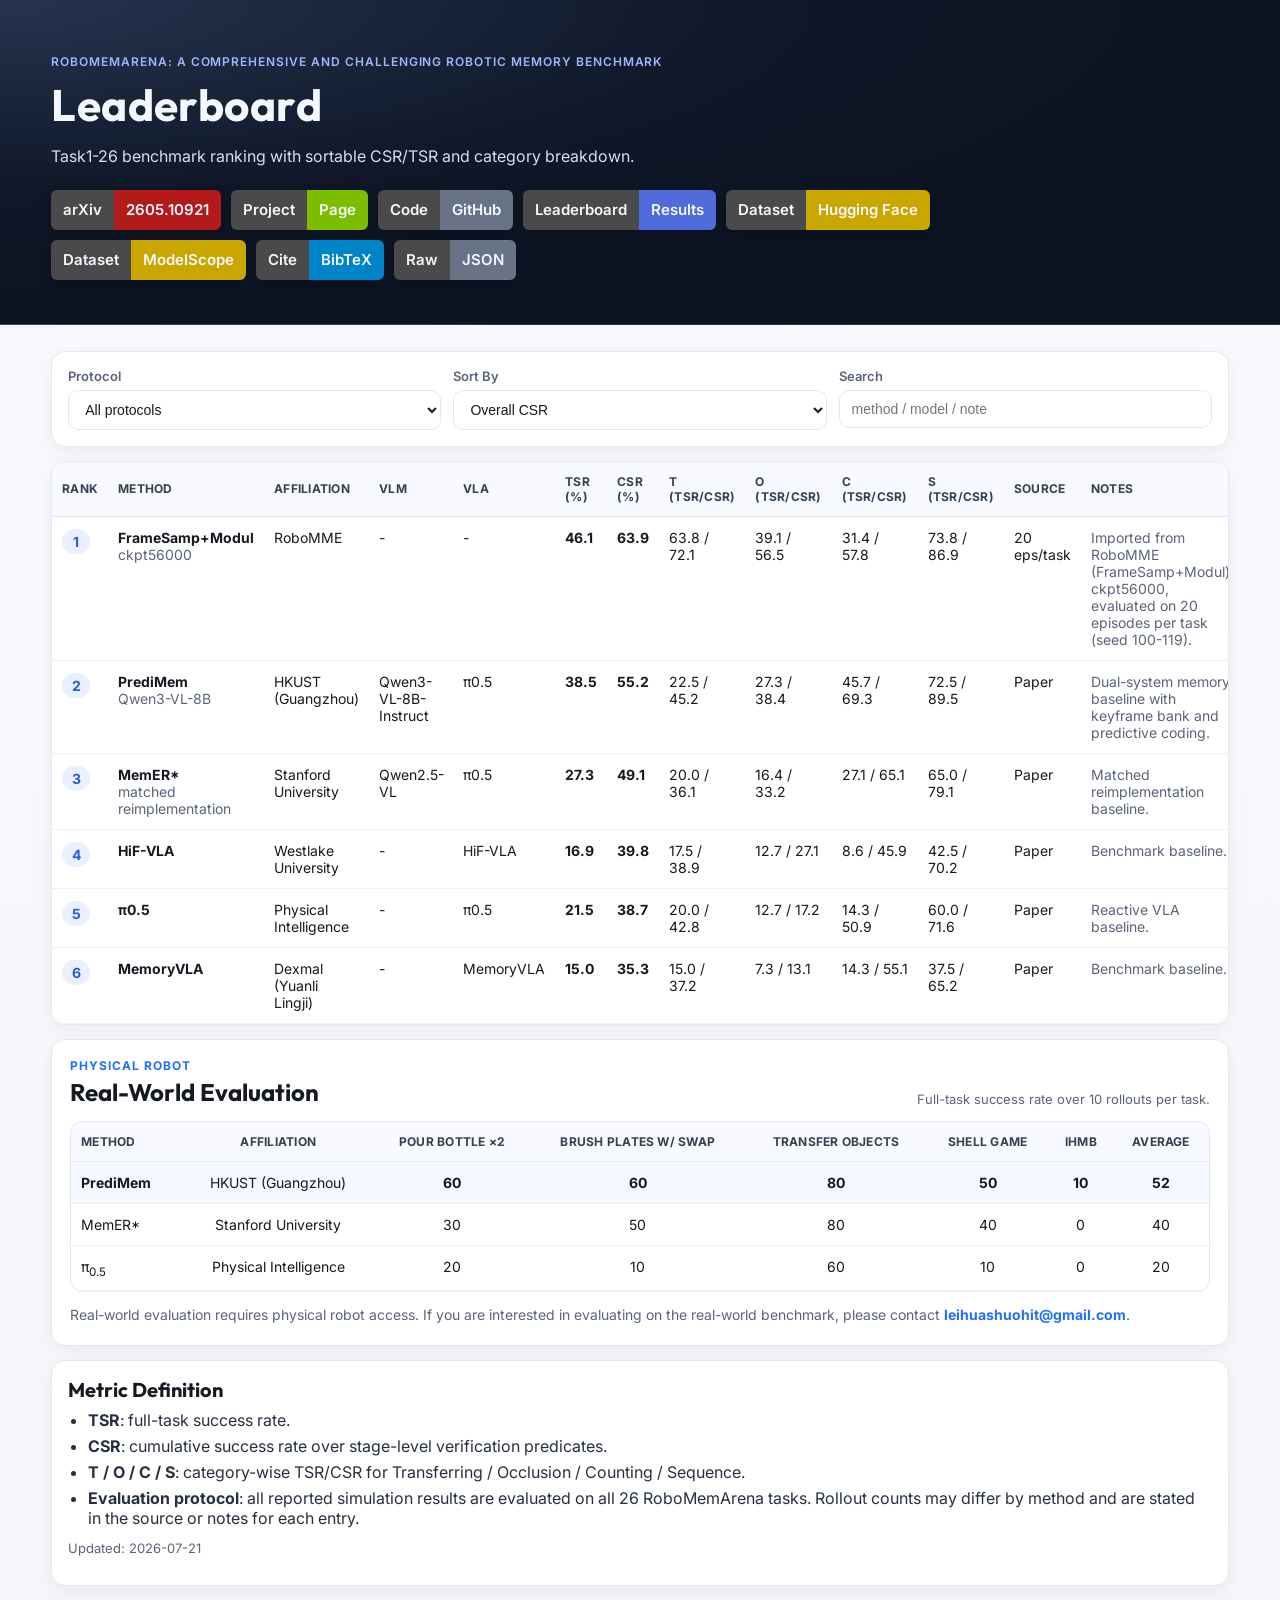
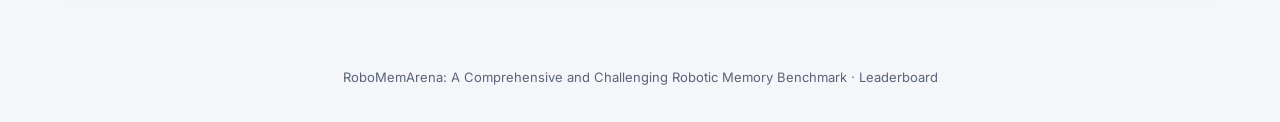
==== leaderboard.html @ a830c787 "Update leaderboard with RoboMME FrameSamp+Modul results" ====
<!DOCTYPE html>
<html lang="en">
<head>
  <meta charset="UTF-8">
  <meta name="viewport" content="width=device-width, initial-scale=1.0">
  <title>RoboMemArena: A Comprehensive and Challenging Robotic Memory Benchmark Leaderboard</title>
  <meta name="description" content="RoboMemArena leaderboard for a comprehensive and challenging robotic memory benchmark, with sortable metrics and category-wise scores.">
  <link rel="preconnect" href="https://fonts.googleapis.com">
  <link rel="preconnect" href="https://fonts.gstatic.com" crossorigin>
  <link href="https://fonts.googleapis.com/css2?family=Inter:wght@400;500;600;700&family=Outfit:wght@500;700&display=swap" rel="stylesheet">
  <link rel="stylesheet" href="leaderboard.css">
</head>
<body>
  <header class="hero">
    <div class="container">
      <p class="kicker">RoboMemArena: A Comprehensive and Challenging Robotic Memory Benchmark</p>
      <h1>Leaderboard</h1>
      <p class="subtitle">
        Task1-26 benchmark ranking with sortable CSR/TSR and category breakdown.
      </p>
      <div class="resource-links" aria-label="RoboMemArena resources">
        <a href="https://arxiv.org/abs/2605.10921" class="resource-pill resource-red" target="_blank" rel="noopener noreferrer">
          <span class="resource-prefix">arXiv</span>
          <span class="resource-value">2605.10921</span>
        </a>
        <a href="index.html" class="resource-pill resource-green">
          <span class="resource-prefix">Project</span>
          <span class="resource-value">Page</span>
        </a>
        <a href="https://github.com/OpenHelix-Team/RoboMemArena" class="resource-pill resource-slate" target="_blank" rel="noopener noreferrer">
          <span class="resource-prefix">Code</span>
          <span class="resource-value">GitHub</span>
        </a>
        <a href="leaderboard.html" class="resource-pill resource-indigo">
          <span class="resource-prefix">Leaderboard</span>
          <span class="resource-value">Results</span>
        </a>
        <a href="https://huggingface.co/datasets/RoboMemArenaBenchmark/RoboMemArena" class="resource-pill resource-gold" target="_blank" rel="noopener noreferrer">
          <span class="resource-prefix">Dataset</span>
          <span class="resource-value">Hugging Face</span>
        </a>
        <a href="https://modelscope.cn/profile/haodong123" class="resource-pill resource-gold" target="_blank" rel="noopener noreferrer">
          <span class="resource-prefix">Dataset</span>
          <span class="resource-value">ModelScope</span>
        </a>
        <a href="index.html#bibtex" class="resource-pill resource-blue">
          <span class="resource-prefix">Cite</span>
          <span class="resource-value">BibTeX</span>
        </a>
        <a href="leaderboard_data.json" class="resource-pill resource-slate" target="_blank" rel="noopener noreferrer">
          <span class="resource-prefix">Raw</span>
          <span class="resource-value">JSON</span>
        </a>
      </div>
    </div>
  </header>

  <main class="container">
    <section class="panel controls">
      <div class="control">
        <label for="protocolSelect">Protocol</label>
        <select id="protocolSelect"></select>
      </div>
      <div class="control">
        <label for="sortSelect">Sort By</label>
        <select id="sortSelect">
          <option value="overall_csr">Overall CSR</option>
          <option value="overall_tsr">Overall TSR</option>
          <option value="transfer_tsr">T (Transfer) TSR</option>
          <option value="transfer_csr">T (Transfer)</option>
          <option value="occlusion_tsr">O (Occlusion) TSR</option>
          <option value="occlusion_csr">O (Occlusion)</option>
          <option value="counting_tsr">C (Counting) TSR</option>
          <option value="counting_csr">C (Counting)</option>
          <option value="sequence_tsr">S (Sequence) TSR</option>
          <option value="sequence_csr">S (Sequence)</option>
        </select>
      </div>
      <div class="control">
        <label for="searchInput">Search</label>
        <input id="searchInput" type="text" placeholder="method / model / note">
      </div>
    </section>

    <section class="panel table-wrap">
      <table id="leaderboardTable">
        <thead>
          <tr>
            <th>Rank</th>
            <th>Method</th>
            <th>Affiliation</th>
            <th>VLM</th>
            <th>VLA</th>
            <th>TSR (%)</th>
            <th>CSR (%)</th>
            <th>T (TSR/CSR)</th>
            <th>O (TSR/CSR)</th>
            <th>C (TSR/CSR)</th>
            <th>S (TSR/CSR)</th>
            <th>Source</th>
            <th>Notes</th>
          </tr>
        </thead>
        <tbody></tbody>
      </table>
    </section>

    <section class="panel realworld">
      <div class="section-heading">
        <div>
          <p class="section-kicker">Physical Robot</p>
          <h2>Real-World Evaluation</h2>
        </div>
        <p class="section-note">Full-task success rate over 10 rollouts per task.</p>
      </div>
      <div class="table-wrap realworld-table-wrap">
        <table class="realworld-table">
          <thead>
            <tr>
              <th>Method</th>
              <th>Affiliation</th>
              <th>Pour Bottle ×2</th>
              <th>Brush Plates w/ Swap</th>
              <th>Transfer Objects</th>
              <th>Shell Game</th>
              <th>IHMB</th>
              <th>Average</th>
            </tr>
          </thead>
          <tbody>
            <tr class="highlight-row">
              <td><strong>PrediMem</strong></td>
              <td>HKUST (Guangzhou)</td>
              <td><strong>60</strong></td>
              <td><strong>60</strong></td>
              <td><strong>80</strong></td>
              <td><strong>50</strong></td>
              <td><strong>10</strong></td>
              <td><strong>52</strong></td>
            </tr>
            <tr>
              <td>MemER*</td>
              <td>Stanford University</td>
              <td>30</td>
              <td>50</td>
              <td>80</td>
              <td>40</td>
              <td>0</td>
              <td>40</td>
            </tr>
            <tr>
              <td>π<sub>0.5</sub></td>
              <td>Physical Intelligence</td>
              <td>20</td>
              <td>10</td>
              <td>60</td>
              <td>10</td>
              <td>0</td>
              <td>20</td>
            </tr>
          </tbody>
        </table>
      </div>
      <p class="contact-note">
        Real-world evaluation requires physical robot access. If you are interested in evaluating on the real-world benchmark,
        please contact <a href="mailto:leihuashuohit@gmail.com">leihuashuohit@gmail.com</a>.
      </p>
    </section>

    <section class="panel notes">
      <h2>Metric Definition</h2>
      <ul>
        <li><strong>TSR</strong>: full-task success rate.</li>
        <li><strong>CSR</strong>: cumulative success rate over stage-level verification predicates.</li>
        <li><strong>T / O / C / S</strong>: category-wise TSR/CSR for Transferring / Occlusion / Counting / Sequence.</li>
        <li><strong>Evaluation protocol</strong>: all reported simulation results are evaluated on all 26 RoboMemArena tasks. Rollout counts may differ by method and are stated in the source or notes for each entry.</li>
      </ul>
      <p class="updated" id="updatedAt">Updated: -</p>
    </section>
  </main>

  <footer>
    <p>RoboMemArena: A Comprehensive and Challenging Robotic Memory Benchmark · Leaderboard</p>
  </footer>

  <script src="leaderboard.js"></script>
</body>
</html>
---- leaderboard.css ----
:root {
  --bg: #f4f6f9;
  --card: #ffffff;
  --text: #151922;
  --muted: #5a6478;
  --line: #e3e7ef;
  --accent: #1f6fff;
  --accent-dark: #0f4ec7;
  --header: #0f1728;
}

* {
  box-sizing: border-box;
}

body {
  margin: 0;
  font-family: "Inter", -apple-system, BlinkMacSystemFont, "Segoe UI", sans-serif;
  color: var(--text);
  background: linear-gradient(180deg, #eef2f8 0%, #f7f9fc 280px, #f4f6f9 100%);
}

.container {
  width: min(1200px, 92vw);
  margin: 0 auto;
}

.hero {
  background: radial-gradient(120% 120% at 0% 0%, #26344f 0%, #0f1728 50%, #0b1220 100%);
  color: #f4f7ff;
  padding: 54px 0 44px;
  border-bottom: 1px solid rgba(255, 255, 255, 0.12);
}

.kicker {
  margin: 0 0 8px;
  font-size: 12px;
  letter-spacing: 0.08em;
  text-transform: uppercase;
  color: #9eb6ff;
  font-weight: 600;
}

h1 {
  margin: 0;
  font-family: "Outfit", sans-serif;
  font-size: clamp(28px, 4vw, 44px);
  font-weight: 700;
  letter-spacing: 0.01em;
}

.subtitle {
  margin: 12px 0 20px;
  color: #d5def4;
  max-width: 760px;
  line-height: 1.6;
}

.hero-links {
  display: flex;
  flex-wrap: wrap;
  gap: 10px;
}

.resource-links {
  display: flex;
  flex-wrap: wrap;
  gap: 10px;
  max-width: 980px;
}

.resource-pill {
  display: inline-flex;
  align-items: stretch;
  overflow: hidden;
  border-radius: 6px;
  color: #f4f7ff;
  text-decoration: none;
  font-weight: 600;
  font-size: 15px;
  line-height: 1;
  box-shadow: 0 4px 12px rgba(0, 0, 0, 0.24);
  transition: transform 0.18s ease, box-shadow 0.18s ease;
}

.resource-pill:hover {
  transform: translateY(-2px);
  box-shadow: 0 7px 18px rgba(0, 0, 0, 0.3);
}

.resource-pill.resource-disabled {
  cursor: default;
}

.resource-pill.resource-disabled:hover {
  transform: none;
  box-shadow: 0 4px 12px rgba(0, 0, 0, 0.24);
}

.resource-prefix,
.resource-value {
  display: inline-flex;
  align-items: center;
  min-height: 40px;
  padding: 0 12px;
  white-space: nowrap;
}

.resource-prefix {
  background: #4a4a4a;
}

.resource-red .resource-value {
  background: #b31b1b;
}

.resource-green .resource-value {
  background: #7dbd00;
}

.resource-indigo .resource-value {
  background: #4f6bdc;
}

.resource-gold .resource-value {
  background: #c9a600;
}

.resource-blue .resource-value {
  background: #0084c8;
}

.resource-slate .resource-value {
  background: #697386;
}

.btn {
  text-decoration: none;
  border-radius: 10px;
  padding: 10px 14px;
  font-size: 14px;
  font-weight: 600;
  transition: all 0.18s ease;
  border: 1px solid transparent;
}

.btn-dark {
  background: var(--accent);
  color: #fff;
}

.btn-dark:hover {
  background: var(--accent-dark);
}

.btn-light {
  border-color: rgba(255, 255, 255, 0.25);
  color: #f0f5ff;
  background: rgba(255, 255, 255, 0.05);
}

.btn-light:hover {
  background: rgba(255, 255, 255, 0.1);
}

main {
  padding: 26px 0 40px;
}

.panel {
  background: var(--card);
  border: 1px solid var(--line);
  border-radius: 14px;
  box-shadow: 0 6px 18px rgba(8, 18, 43, 0.05);
  padding: 16px;
  margin-bottom: 14px;
}

.section-heading {
  display: flex;
  align-items: flex-end;
  justify-content: space-between;
  gap: 16px;
  margin-bottom: 14px;
}

.section-kicker {
  margin: 0 0 4px;
  color: var(--accent);
  font-size: 12px;
  font-weight: 700;
  letter-spacing: 0.08em;
  text-transform: uppercase;
}

.section-heading h2 {
  margin: 0;
  font-family: "Outfit", sans-serif;
  font-size: 24px;
}

.section-note {
  margin: 0;
  color: var(--muted);
  font-size: 13px;
}

.controls {
  display: grid;
  grid-template-columns: repeat(3, minmax(180px, 1fr));
  gap: 12px;
}

.control {
  display: flex;
  flex-direction: column;
  gap: 6px;
}

.control label {
  color: var(--muted);
  font-size: 13px;
  font-weight: 600;
}

select,
input {
  border: 1px solid var(--line);
  border-radius: 10px;
  padding: 10px 12px;
  font-size: 14px;
  color: var(--text);
  background: #fff;
}

select:focus,
input:focus {
  outline: none;
  border-color: #8aadff;
  box-shadow: 0 0 0 3px rgba(31, 111, 255, 0.12);
}

.table-wrap {
  overflow-x: auto;
  padding: 0;
}

table {
  width: 100%;
  border-collapse: collapse;
  min-width: 1120px;
}

thead th {
  background: #f8faff;
  color: #344053;
  font-size: 12px;
  text-transform: uppercase;
  letter-spacing: 0.02em;
  padding: 12px 10px;
  text-align: left;
  border-bottom: 1px solid var(--line);
}

tbody td {
  padding: 12px 10px;
  border-bottom: 1px solid #edf1f7;
  font-size: 14px;
  vertical-align: top;
}

tbody tr:hover {
  background: #fafcff;
}

.rank-chip {
  display: inline-block;
  min-width: 28px;
  text-align: center;
  border-radius: 999px;
  background: #eaf0ff;
  color: #275fcb;
  font-weight: 700;
  padding: 4px 8px;
}

.realworld {
  padding: 18px;
}

.realworld-table-wrap {
  border: 1px solid var(--line);
  border-radius: 12px;
  overflow-x: auto;
}

.realworld-table {
  min-width: 980px;
}

.realworld-table td,
.realworld-table th {
  text-align: center;
}

.realworld-table td:first-child,
.realworld-table th:first-child {
  text-align: left;
}

.highlight-row {
  background: #f4f8ff;
}

.highlight-row:hover {
  background: #edf4ff;
}

.contact-note {
  margin: 12px 0 0;
  color: var(--muted);
  font-size: 14px;
  line-height: 1.6;
}

.contact-note a {
  color: var(--accent);
  font-weight: 700;
  text-decoration: none;
}

.contact-note a:hover {
  text-decoration: underline;
}

.num-strong {
  font-weight: 700;
}

.muted {
  color: var(--muted);
}

.notes h2 {
  margin: 0 0 8px;
  font-family: "Outfit", sans-serif;
  font-size: 20px;
}

.notes ul {
  margin: 8px 0 0;
  padding-left: 20px;
  color: #273040;
}

.notes li {
  margin: 6px 0;
}

.updated {
  margin-top: 12px;
  color: var(--muted);
  font-size: 13px;
}

footer {
  padding: 16px 0 24px;
  text-align: center;
  color: var(--muted);
  font-size: 13px;
}

@media (max-width: 900px) {
  .resource-links {
    gap: 8px;
  }

  .resource-pill {
    font-size: 14px;
  }

  .resource-prefix,
  .resource-value {
    min-height: 36px;
    padding: 0 10px;
  }

  .controls {
    grid-template-columns: 1fr;
  }

  .section-heading {
    align-items: flex-start;
    flex-direction: column;
  }
}
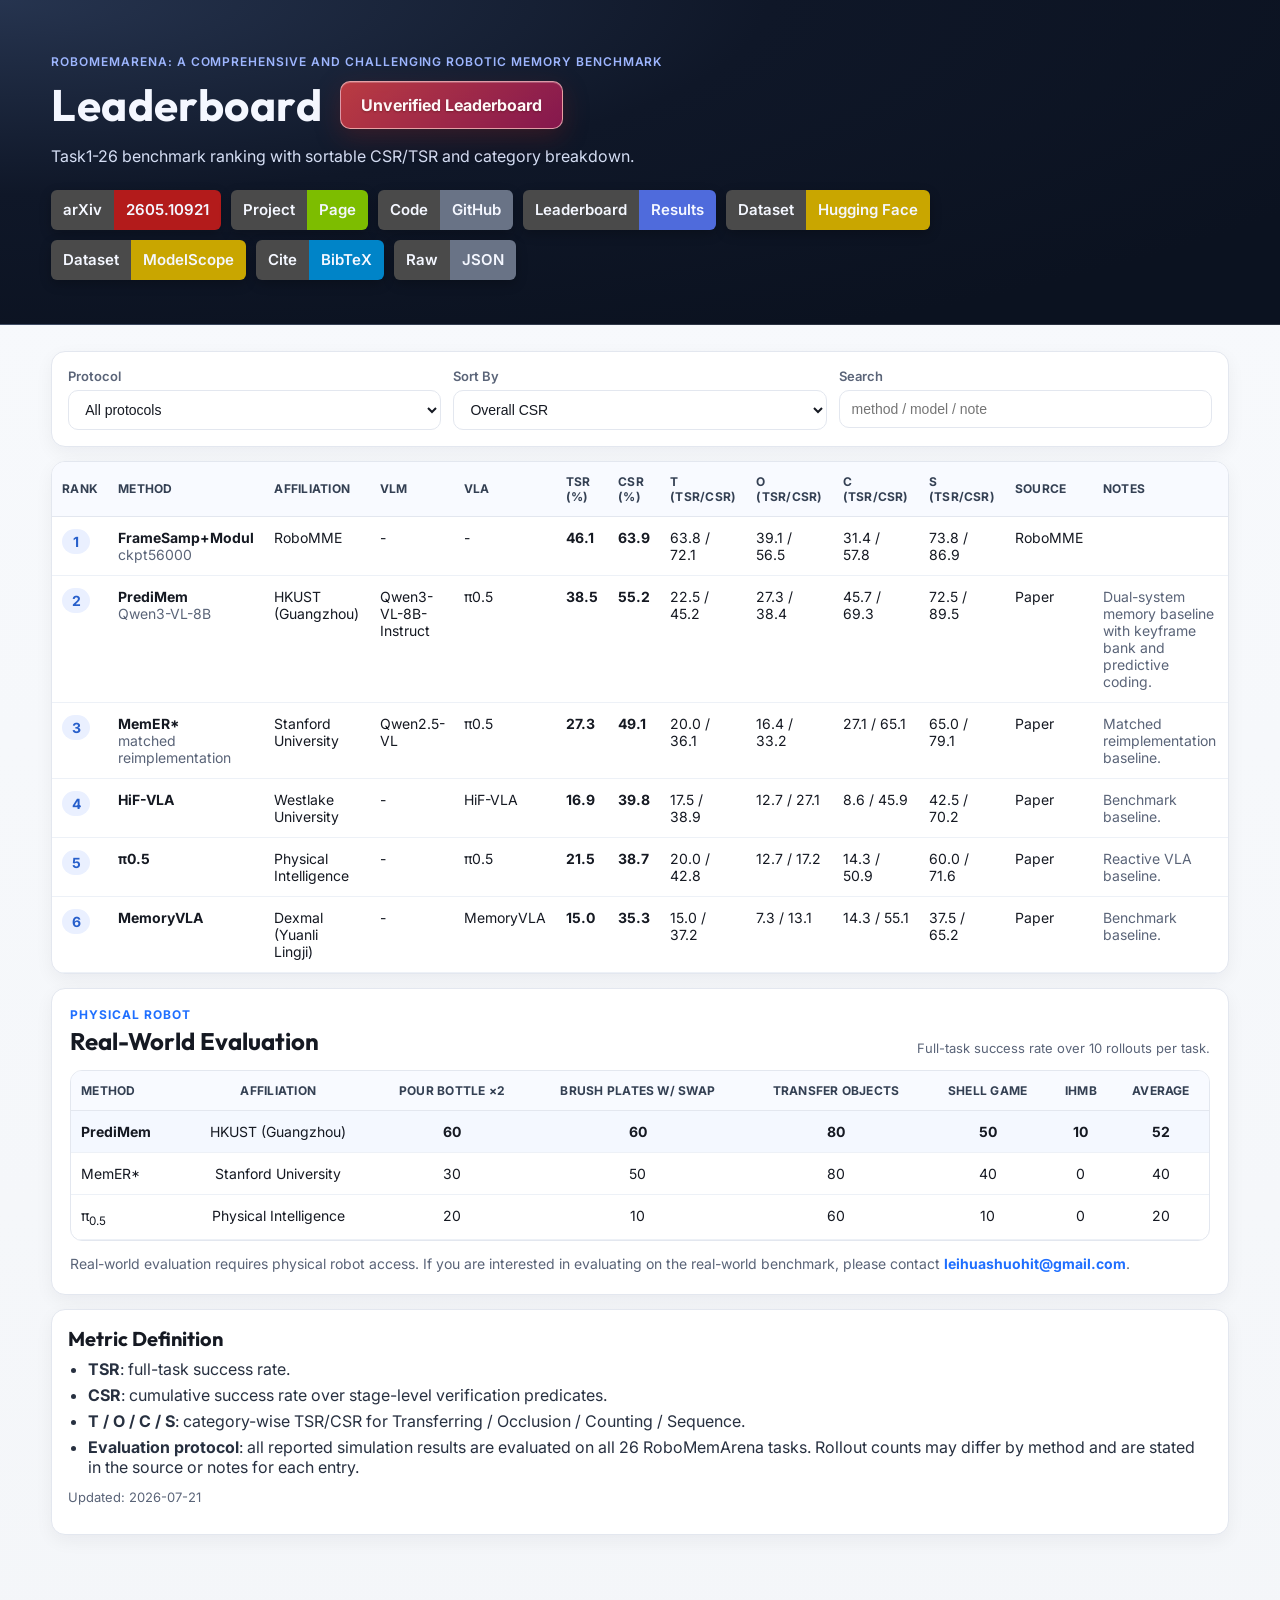
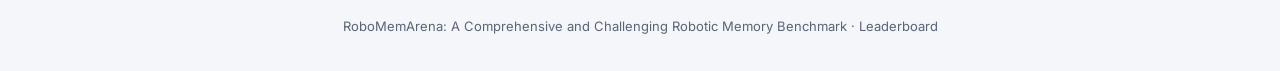
==== commit 4633cdee: "feat: add unverified leaderboard navigation" ====
--- a/leaderboard.html
+++ b/leaderboard.html
@@ -14,7 +14,10 @@
   <header class="hero">
     <div class="container">
       <p class="kicker">RoboMemArena: A Comprehensive and Challenging Robotic Memory Benchmark</p>
-      <h1>Leaderboard</h1>
+      <div class="title-row">
+        <h1>Leaderboard</h1>
+        <a class="leaderboard-switch" href="unverified_leaderboard.html">Unverified Leaderboard</a>
+      </div>
       <p class="subtitle">
         Task1-26 benchmark ranking with sortable CSR/TSR and category breakdown.
       </p>
--- a/leaderboard.css
+++ b/leaderboard.css
@@ -47,6 +47,46 @@
   font-size: clamp(28px, 4vw, 44px);
   font-weight: 700;
   letter-spacing: 0.01em;
+}
+
+.title-row {
+  display: flex;
+  align-items: center;
+  flex-wrap: wrap;
+  gap: 18px;
+}
+
+.leaderboard-switch {
+  display: inline-flex;
+  align-items: center;
+  justify-content: center;
+  min-height: 48px;
+  padding: 0 20px;
+  border: 1px solid rgba(254, 202, 202, 0.72);
+  border-radius: 10px;
+  background: linear-gradient(135deg, rgba(239, 68, 68, 0.76), rgba(190, 24, 93, 0.68));
+  -webkit-backdrop-filter: blur(14px) saturate(145%);
+  backdrop-filter: blur(14px) saturate(145%);
+  color: #fff7f7;
+  box-shadow: 0 8px 24px rgba(127, 29, 29, 0.34), inset 0 1px 0 rgba(255, 255, 255, 0.22);
+  font-size: 16px;
+  font-weight: 700;
+  line-height: 1;
+  text-shadow: 0 1px 2px rgba(69, 10, 10, 0.42);
+  text-decoration: none;
+  transition: transform 0.18s ease, box-shadow 0.18s ease, background 0.18s ease, border-color 0.18s ease;
+}
+
+.leaderboard-switch:hover {
+  transform: translateY(-2px);
+  border-color: rgba(254, 226, 226, 0.92);
+  background: linear-gradient(135deg, rgba(248, 79, 79, 0.88), rgba(219, 39, 119, 0.78));
+  box-shadow: 0 11px 28px rgba(127, 29, 29, 0.44), inset 0 1px 0 rgba(255, 255, 255, 0.28);
+}
+
+.leaderboard-switch:focus-visible {
+  outline: 3px solid rgba(254, 202, 202, 0.85);
+  outline-offset: 3px;
 }
 
 .subtitle {
@@ -371,6 +411,17 @@
 }
 
 @media (max-width: 900px) {
+  .title-row {
+    align-items: flex-start;
+    gap: 14px;
+  }
+
+  .leaderboard-switch {
+    min-height: 44px;
+    padding: 0 16px;
+    font-size: 15px;
+  }
+
   .resource-links {
     gap: 8px;
   }
@@ -394,3 +445,11 @@
     flex-direction: column;
   }
 }
+
+@media (max-width: 600px) {
+  .title-row {
+    align-items: flex-start;
+    flex-direction: column;
+    gap: 12px;
+  }
+}
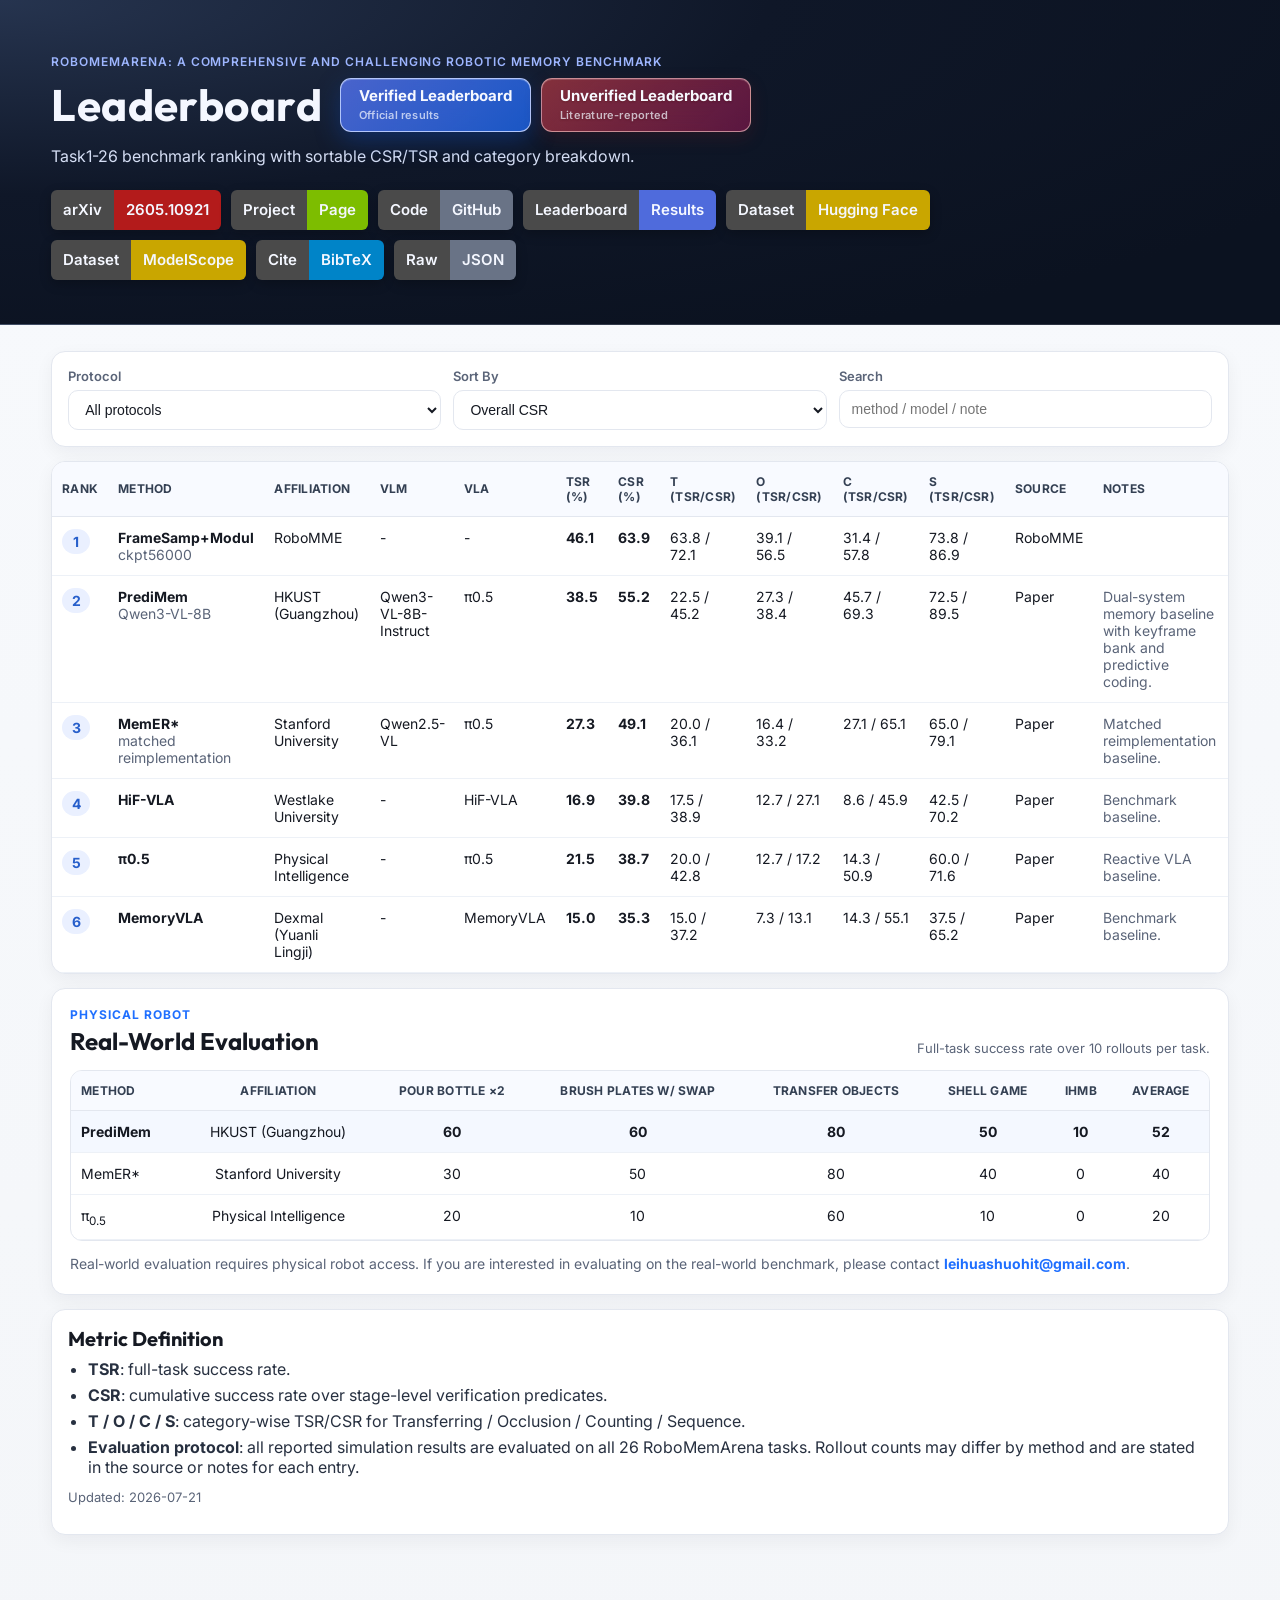
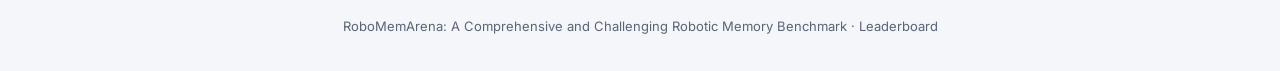
==== commit 574740e3: "feat: unify verified and unverified leaderboards" ====
--- a/leaderboard.html
+++ b/leaderboard.html
@@ -16,9 +16,34 @@
       <p class="kicker">RoboMemArena: A Comprehensive and Challenging Robotic Memory Benchmark</p>
       <div class="title-row">
         <h1>Leaderboard</h1>
-        <a class="leaderboard-switch" href="unverified_leaderboard.html">Unverified Leaderboard</a>
-      </div>
-      <p class="subtitle">
+        <div class="leaderboard-tabs" role="tablist" aria-label="Leaderboard verification status">
+          <button
+            id="verifiedTab"
+            class="leaderboard-tab leaderboard-tab-verified is-active"
+            type="button"
+            role="tab"
+            aria-selected="true"
+            aria-controls="verifiedBoard"
+            data-board="verified"
+          >
+            <span>Verified Leaderboard</span>
+            <small>Official results</small>
+          </button>
+          <button
+            id="unverifiedTab"
+            class="leaderboard-tab leaderboard-tab-unverified"
+            type="button"
+            role="tab"
+            aria-selected="false"
+            aria-controls="unverifiedBoard"
+            data-board="unverified"
+          >
+            <span>Unverified Leaderboard</span>
+            <small>Literature-reported</small>
+          </button>
+        </div>
+      </div>
+      <p class="subtitle" id="leaderboardSubtitle">
         Task1-26 benchmark ranking with sortable CSR/TSR and category breakdown.
       </p>
       <div class="resource-links" aria-label="RoboMemArena resources">
@@ -59,6 +84,7 @@
   </header>
 
   <main class="container">
+    <div id="verifiedBoard" class="leaderboard-view" role="tabpanel" aria-labelledby="verifiedTab">
     <section class="panel controls">
       <div class="control">
         <label for="protocolSelect">Protocol</label>
@@ -180,6 +206,72 @@
       </ul>
       <p class="updated" id="updatedAt">Updated: -</p>
     </section>
+    </div>
+
+    <div id="unverifiedBoard" class="leaderboard-view" role="tabpanel" aria-labelledby="unverifiedTab" hidden>
+      <section class="panel unverified-overview">
+        <div class="section-heading">
+          <div>
+            <p class="section-kicker unverified-kicker">Literature-reported results</p>
+            <h2>Unverified Leaderboard</h2>
+          </div>
+          <p class="updated unverified-updated">Updated: 2026-09-29</p>
+        </div>
+        <p>
+          Full 26-task results aggregated from public literature. These entries have not been
+          independently verified by the RoboMemArena team, and evaluation protocols may differ.
+        </p>
+      </section>
+
+      <div class="unverified-metric-tabs" role="tablist" aria-label="Unverified leaderboard ranking metric">
+        <button class="unverified-metric-tab is-active" type="button" role="tab" aria-selected="true" data-unverified-metric="tsr">
+          TSR Leaderboard
+        </button>
+        <button class="unverified-metric-tab" type="button" role="tab" aria-selected="false" data-unverified-metric="csr">
+          CSR Leaderboard
+        </button>
+      </div>
+
+      <section class="panel unverified-table-panel">
+        <div class="unverified-section-head">
+          <h2 id="unverifiedRankingTitle">Ranked by TSR (%)</h2>
+          <p>Higher is better · GitHub is the last column</p>
+        </div>
+        <div class="table-wrap">
+          <table class="unverified-table">
+            <colgroup>
+              <col class="unverified-col-rank">
+              <col class="unverified-col-model">
+              <col class="unverified-col-score">
+              <col class="unverified-col-score">
+              <col class="unverified-col-notes">
+              <col class="unverified-col-repo">
+            </colgroup>
+            <thead>
+              <tr>
+                <th class="unverified-center">Rank</th>
+                <th>Model</th>
+                <th class="unverified-center" id="unverifiedTsrHeader">TSR (%)</th>
+                <th class="unverified-center" id="unverifiedCsrHeader">CSR (%)</th>
+                <th>Evaluation Notes</th>
+                <th class="unverified-center">GitHub Repo</th>
+              </tr>
+            </thead>
+            <tbody id="unverifiedTableBody"></tbody>
+          </table>
+        </div>
+      </section>
+
+      <div class="unverified-status-row" aria-label="Repository availability legend">
+        <span class="unverified-badge is-release">Public repo</span>
+        <span class="unverified-badge is-pending">Repo exists, code pending</span>
+        <span class="unverified-badge is-missing">No official public repo found</span>
+      </div>
+
+      <p class="unverified-footnote">
+        “MemER*” keeps the leaderboard’s matched-reimplementation score while linking to the original MemER repository.
+      </p>
+    </div>
   </main>
 
   <footer>
--- a/leaderboard.css
+++ b/leaderboard.css
@@ -56,37 +56,76 @@
   gap: 18px;
 }
 
-.leaderboard-switch {
-  display: inline-flex;
-  align-items: center;
-  justify-content: center;
-  min-height: 48px;
-  padding: 0 20px;
-  border: 1px solid rgba(254, 202, 202, 0.72);
-  border-radius: 10px;
-  background: linear-gradient(135deg, rgba(239, 68, 68, 0.76), rgba(190, 24, 93, 0.68));
+.leaderboard-tabs {
+  display: flex;
+  align-items: stretch;
+  gap: 10px;
+}
+
+.leaderboard-tab {
+  min-height: 54px;
+  padding: 8px 18px;
+  border-radius: 11px;
+  color: #f7f9ff;
+  cursor: pointer;
+  font-family: inherit;
+  text-align: left;
   -webkit-backdrop-filter: blur(14px) saturate(145%);
   backdrop-filter: blur(14px) saturate(145%);
-  color: #fff7f7;
-  box-shadow: 0 8px 24px rgba(127, 29, 29, 0.34), inset 0 1px 0 rgba(255, 255, 255, 0.22);
-  font-size: 16px;
+  transition: transform 0.18s ease, box-shadow 0.18s ease, background 0.18s ease, border-color 0.18s ease;
+}
+
+.leaderboard-tab span,
+.leaderboard-tab small {
+  display: block;
+}
+
+.leaderboard-tab span {
+  font-size: 15px;
   font-weight: 700;
-  line-height: 1;
-  text-shadow: 0 1px 2px rgba(69, 10, 10, 0.42);
-  text-decoration: none;
-  transition: transform 0.18s ease, box-shadow 0.18s ease, background 0.18s ease, border-color 0.18s ease;
-}
-
-.leaderboard-switch:hover {
+  line-height: 1.15;
+}
+
+.leaderboard-tab small {
+  margin-top: 4px;
+  color: rgba(244, 247, 255, 0.72);
+  font-size: 11px;
+  font-weight: 600;
+  letter-spacing: 0.02em;
+}
+
+.leaderboard-tab:hover {
   transform: translateY(-2px);
-  border-color: rgba(254, 226, 226, 0.92);
-  background: linear-gradient(135deg, rgba(248, 79, 79, 0.88), rgba(219, 39, 119, 0.78));
-  box-shadow: 0 11px 28px rgba(127, 29, 29, 0.44), inset 0 1px 0 rgba(255, 255, 255, 0.28);
-}
-
-.leaderboard-switch:focus-visible {
-  outline: 3px solid rgba(254, 202, 202, 0.85);
+}
+
+.leaderboard-tab:focus-visible {
+  outline: 3px solid rgba(255, 255, 255, 0.72);
   outline-offset: 3px;
+}
+
+.leaderboard-tab-verified {
+  border: 1px solid rgba(158, 182, 255, 0.55);
+  background: rgba(79, 107, 220, 0.22);
+  box-shadow: inset 0 1px 0 rgba(255, 255, 255, 0.12);
+}
+
+.leaderboard-tab-verified.is-active {
+  border-color: rgba(190, 208, 255, 0.92);
+  background: linear-gradient(135deg, rgba(79, 107, 220, 0.9), rgba(31, 111, 255, 0.72));
+  box-shadow: 0 9px 24px rgba(15, 78, 199, 0.34), inset 0 1px 0 rgba(255, 255, 255, 0.22);
+}
+
+.leaderboard-tab-unverified {
+  border: 1px solid rgba(254, 202, 202, 0.62);
+  background: linear-gradient(135deg, rgba(239, 68, 68, 0.52), rgba(190, 24, 93, 0.44));
+  box-shadow: 0 6px 18px rgba(127, 29, 29, 0.2), inset 0 1px 0 rgba(255, 255, 255, 0.16);
+  text-shadow: 0 1px 2px rgba(69, 10, 10, 0.35);
+}
+
+.leaderboard-tab-unverified.is-active {
+  border-color: rgba(254, 226, 226, 0.94);
+  background: linear-gradient(135deg, rgba(239, 68, 68, 0.9), rgba(190, 24, 93, 0.82));
+  box-shadow: 0 10px 28px rgba(127, 29, 29, 0.42), inset 0 1px 0 rgba(255, 255, 255, 0.26);
 }
 
 .subtitle {
@@ -207,6 +246,10 @@
   padding: 26px 0 40px;
 }
 
+.leaderboard-view[hidden] {
+  display: none;
+}
+
 .panel {
   background: var(--card);
   border: 1px solid var(--line);
@@ -403,6 +446,301 @@
   font-size: 13px;
 }
 
+.unverified-overview {
+  border-left: 4px solid #d9465f;
+  padding: 18px 20px;
+}
+
+.unverified-overview .section-heading {
+  align-items: center;
+  margin-bottom: 10px;
+}
+
+.unverified-overview h2 {
+  margin: 0;
+  font-family: "Outfit", sans-serif;
+  font-size: 26px;
+}
+
+.unverified-overview > p {
+  max-width: 900px;
+  margin: 0;
+  color: var(--muted);
+  font-size: 14px;
+  line-height: 1.65;
+}
+
+.unverified-kicker {
+  color: #c8324d;
+}
+
+.unverified-updated {
+  margin: 0;
+  white-space: nowrap;
+}
+
+.unverified-metric-tabs {
+  display: flex;
+  gap: 10px;
+  margin: 18px 0 14px;
+}
+
+.unverified-metric-tab {
+  min-height: 40px;
+  padding: 0 17px;
+  border: 1px solid var(--line);
+  border-radius: 999px;
+  background: #ffffff;
+  color: #687386;
+  cursor: pointer;
+  font-family: inherit;
+  font-size: 13px;
+  font-weight: 700;
+  transition: border-color 0.18s ease, background 0.18s ease, color 0.18s ease, transform 0.18s ease;
+}
+
+.unverified-metric-tab:hover {
+  transform: translateY(-1px);
+  border-color: #edb3bd;
+  color: #b72d46;
+}
+
+.unverified-metric-tab:focus-visible {
+  outline: 3px solid rgba(217, 70, 95, 0.2);
+  outline-offset: 2px;
+}
+
+.unverified-metric-tab.is-active {
+  border-color: #efadba;
+  background: #fff0f3;
+  color: #c52f4a;
+}
+
+.unverified-table-panel {
+  overflow: hidden;
+  padding: 0;
+}
+
+.unverified-section-head {
+  display: flex;
+  align-items: center;
+  justify-content: space-between;
+  gap: 18px;
+  padding: 16px 18px 12px;
+}
+
+.unverified-section-head h2,
+.unverified-section-head p {
+  margin: 0;
+}
+
+.unverified-section-head h2 {
+  font-family: "Outfit", sans-serif;
+  font-size: 20px;
+}
+
+.unverified-section-head p {
+  color: var(--muted);
+  font-size: 12px;
+}
+
+.unverified-table {
+  min-width: 980px;
+  border-collapse: separate;
+  border-spacing: 0;
+  table-layout: fixed;
+}
+
+.unverified-col-rank {
+  width: 7%;
+}
+
+.unverified-col-model {
+  width: 21%;
+}
+
+.unverified-col-score {
+  width: 11%;
+}
+
+.unverified-col-notes {
+  width: 32%;
+}
+
+.unverified-col-repo {
+  width: 18%;
+}
+
+.unverified-table thead th {
+  padding: 15px 14px;
+  background: #f4f5f8;
+  color: #778194;
+  font-size: 11px;
+  font-weight: 800;
+  letter-spacing: 0.1em;
+}
+
+.unverified-table thead th.is-active-metric {
+  background: #ffe9ed;
+  color: #c52f4a;
+}
+
+.unverified-table tbody tr:nth-child(odd) {
+  background: #fbfcfd;
+}
+
+.unverified-table tbody tr:nth-child(even) {
+  background: #ffffff;
+}
+
+.unverified-table tbody tr:first-child {
+  background: #fff5f7;
+}
+
+.unverified-table tbody tr:hover {
+  background: #fff8f9;
+}
+
+.unverified-table tbody td {
+  padding: 14px;
+  font-size: 14px;
+  line-height: 1.3;
+  vertical-align: middle;
+}
+
+.unverified-center,
+.unverified-rank,
+.unverified-score,
+.unverified-repo {
+  text-align: center;
+}
+
+.unverified-model {
+  color: #202837;
+  font-size: 16px;
+  font-weight: 750;
+}
+
+.unverified-score {
+  font-size: 16px;
+  font-variant-numeric: tabular-nums;
+  font-weight: 650;
+}
+
+.unverified-score.is-active-score {
+  background: #fff0f3;
+}
+
+.unverified-score.is-best {
+  color: #d3314f;
+  font-weight: 850;
+}
+
+.unverified-note {
+  color: #526071;
+}
+
+.unverified-rank-number {
+  display: inline-flex;
+  align-items: center;
+  justify-content: center;
+  min-width: 29px;
+  height: 29px;
+  border-radius: 999px;
+  color: #394356;
+  font-size: 13px;
+  font-weight: 850;
+}
+
+.unverified-rank-number.is-top {
+  color: #ffffff;
+  box-shadow: inset 0 0 0 1px rgba(0, 0, 0, 0.1);
+}
+
+.unverified-rank-number.is-gold {
+  background: linear-gradient(#ffd94d, #e7a800);
+}
+
+.unverified-rank-number.is-silver {
+  background: linear-gradient(#d8dde4, #9ca5b1);
+}
+
+.unverified-rank-number.is-bronze {
+  background: linear-gradient(#dc9155, #9c5428);
+}
+
+.unverified-repo-link,
+.unverified-repo-status {
+  display: inline-flex;
+  align-items: center;
+  justify-content: center;
+  min-height: 31px;
+  padding: 0 10px;
+  border: 1px solid #c9ead8;
+  border-radius: 8px;
+  background: #eaf7f0;
+  color: #176f47;
+  font-size: 12px;
+  font-weight: 750;
+  text-decoration: none;
+  white-space: nowrap;
+}
+
+.unverified-repo-link:hover {
+  transform: translateY(-1px);
+  filter: brightness(0.98);
+}
+
+.unverified-repo-link.is-pending,
+.unverified-repo-status.is-pending {
+  border-color: #efd78a;
+  background: #fff7dd;
+  color: #9a6700;
+}
+
+.unverified-repo-status.is-missing {
+  border-color: #e0e4ea;
+  background: #f1f3f6;
+  color: #8b94a3;
+}
+
+.unverified-status-row {
+  display: flex;
+  align-items: center;
+  flex-wrap: wrap;
+  gap: 9px;
+  margin: 14px 2px 0;
+}
+
+.unverified-badge {
+  padding: 5px 9px;
+  border-radius: 999px;
+  font-size: 12px;
+  font-weight: 700;
+}
+
+.unverified-badge.is-release {
+  background: #eaf7f0;
+  color: #178553;
+}
+
+.unverified-badge.is-pending {
+  background: #fff7dd;
+  color: #9a6700;
+}
+
+.unverified-badge.is-missing {
+  background: #eef0f3;
+  color: #7b8492;
+}
+
+.unverified-footnote {
+  margin: 12px 2px 0;
+  color: var(--muted);
+  font-size: 12px;
+  line-height: 1.6;
+}
+
 footer {
   padding: 16px 0 24px;
   text-align: center;
@@ -416,10 +754,17 @@
     gap: 14px;
   }
 
-  .leaderboard-switch {
-    min-height: 44px;
-    padding: 0 16px;
-    font-size: 15px;
+  .leaderboard-tabs {
+    gap: 8px;
+  }
+
+  .leaderboard-tab {
+    min-height: 50px;
+    padding: 7px 14px;
+  }
+
+  .leaderboard-tab span {
+    font-size: 14px;
   }
 
   .resource-links {
@@ -443,6 +788,12 @@
   .section-heading {
     align-items: flex-start;
     flex-direction: column;
+  }
+
+  .unverified-section-head {
+    align-items: flex-start;
+    flex-direction: column;
+    gap: 5px;
   }
 }
 
@@ -452,4 +803,18 @@
     flex-direction: column;
     gap: 12px;
   }
-}
+
+  .leaderboard-tabs {
+    width: 100%;
+  }
+
+  .leaderboard-tab {
+    flex: 1;
+    min-width: 0;
+  }
+
+  .unverified-metric-tabs {
+    display: grid;
+    grid-template-columns: 1fr 1fr;
+  }
+}
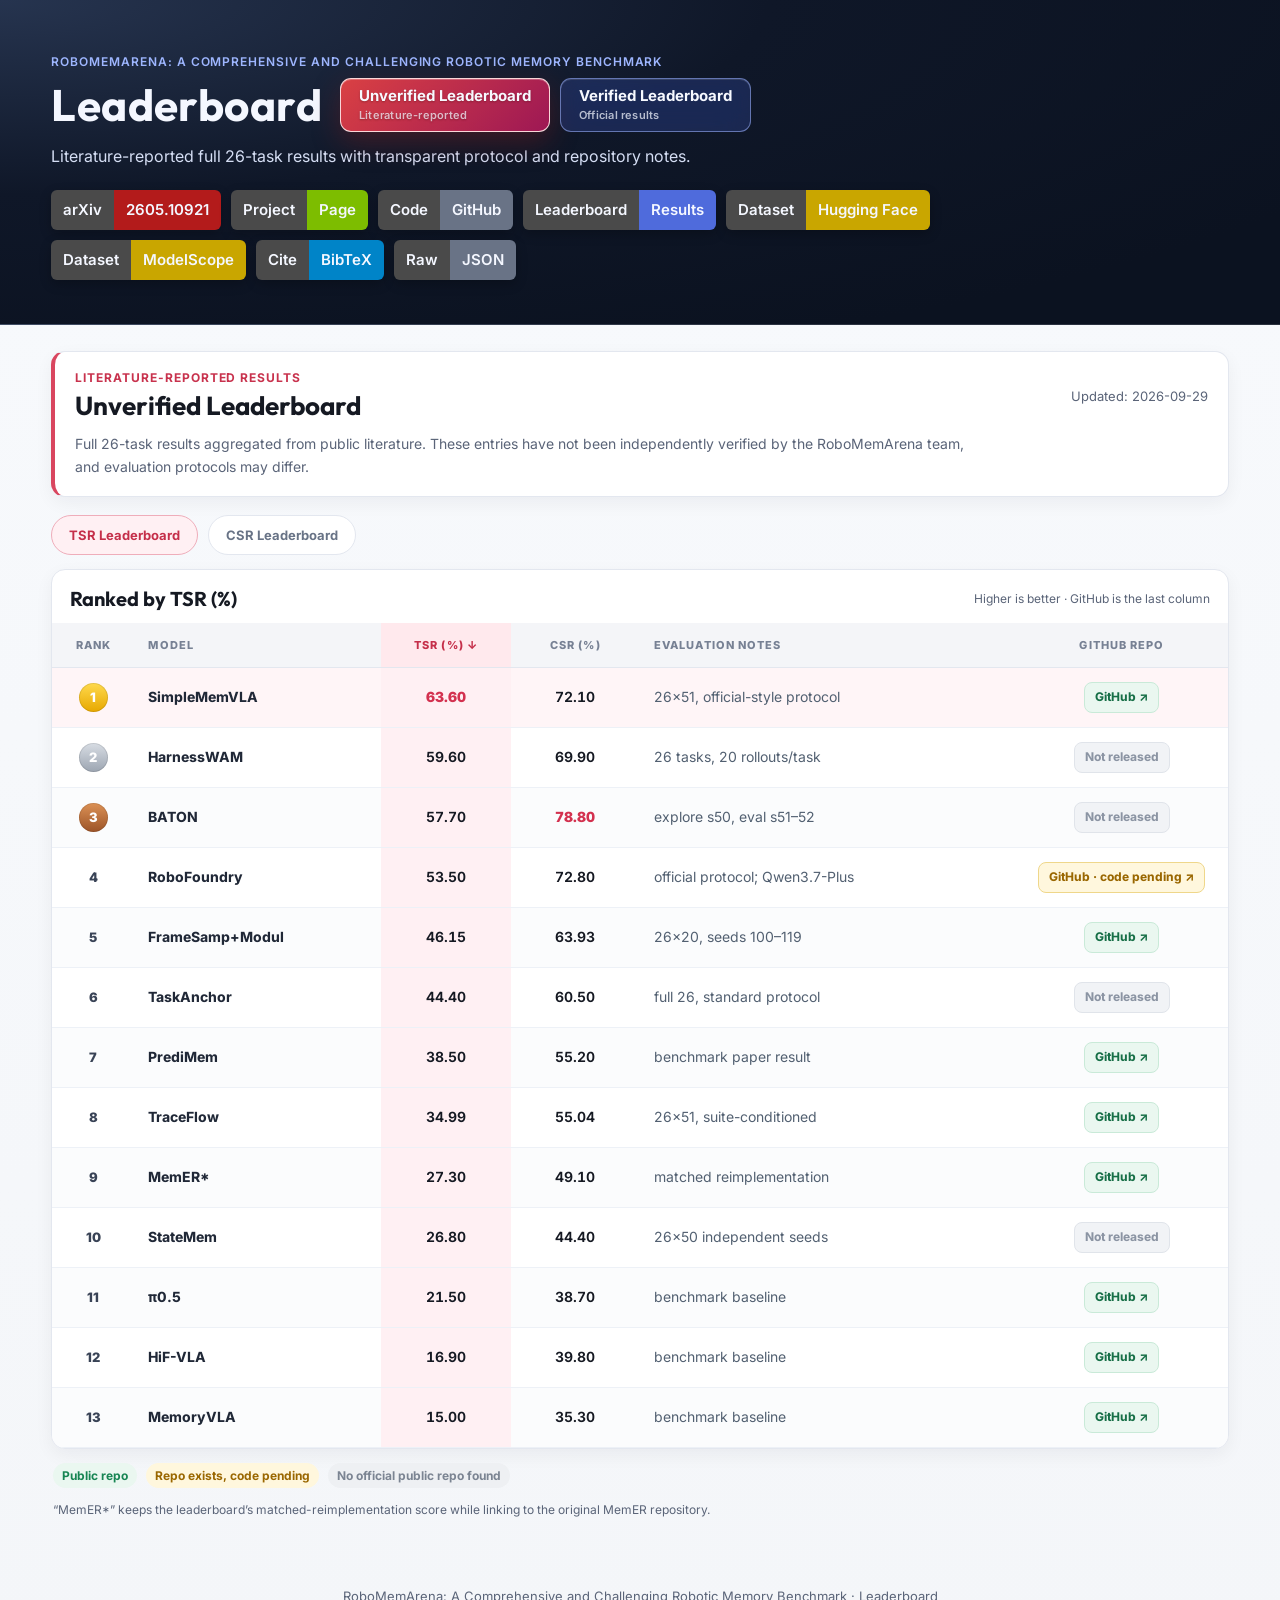
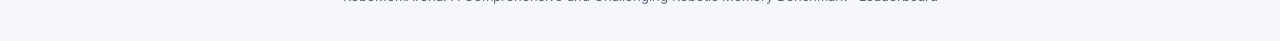
==== commit f1e3993f: "fix: show unverified leaderboard by default" ====
--- a/leaderboard.html
+++ b/leaderboard.html
@@ -18,33 +18,33 @@
         <h1>Leaderboard</h1>
         <div class="leaderboard-tabs" role="tablist" aria-label="Leaderboard verification status">
           <button
-            id="verifiedTab"
-            class="leaderboard-tab leaderboard-tab-verified is-active"
+            id="unverifiedTab"
+            class="leaderboard-tab leaderboard-tab-unverified is-active"
             type="button"
             role="tab"
             aria-selected="true"
+            aria-controls="unverifiedBoard"
+            data-board="unverified"
+          >
+            <span>Unverified Leaderboard</span>
+            <small>Literature-reported</small>
+          </button>
+          <button
+            id="verifiedTab"
+            class="leaderboard-tab leaderboard-tab-verified"
+            type="button"
+            role="tab"
+            aria-selected="false"
             aria-controls="verifiedBoard"
             data-board="verified"
           >
             <span>Verified Leaderboard</span>
             <small>Official results</small>
           </button>
-          <button
-            id="unverifiedTab"
-            class="leaderboard-tab leaderboard-tab-unverified"
-            type="button"
-            role="tab"
-            aria-selected="false"
-            aria-controls="unverifiedBoard"
-            data-board="unverified"
-          >
-            <span>Unverified Leaderboard</span>
-            <small>Literature-reported</small>
-          </button>
         </div>
       </div>
       <p class="subtitle" id="leaderboardSubtitle">
-        Task1-26 benchmark ranking with sortable CSR/TSR and category breakdown.
+        Literature-reported full 26-task results with transparent protocol and repository notes.
       </p>
       <div class="resource-links" aria-label="RoboMemArena resources">
         <a href="https://arxiv.org/abs/2605.10921" class="resource-pill resource-red" target="_blank" rel="noopener noreferrer">
@@ -84,7 +84,7 @@
   </header>
 
   <main class="container">
-    <div id="verifiedBoard" class="leaderboard-view" role="tabpanel" aria-labelledby="verifiedTab">
+    <div id="verifiedBoard" class="leaderboard-view" role="tabpanel" aria-labelledby="verifiedTab" hidden>
     <section class="panel controls">
       <div class="control">
         <label for="protocolSelect">Protocol</label>
@@ -208,7 +208,7 @@
     </section>
     </div>
 
-    <div id="unverifiedBoard" class="leaderboard-view" role="tabpanel" aria-labelledby="unverifiedTab" hidden>
+    <div id="unverifiedBoard" class="leaderboard-view" role="tabpanel" aria-labelledby="unverifiedTab">
       <section class="panel unverified-overview">
         <div class="section-heading">
           <div>
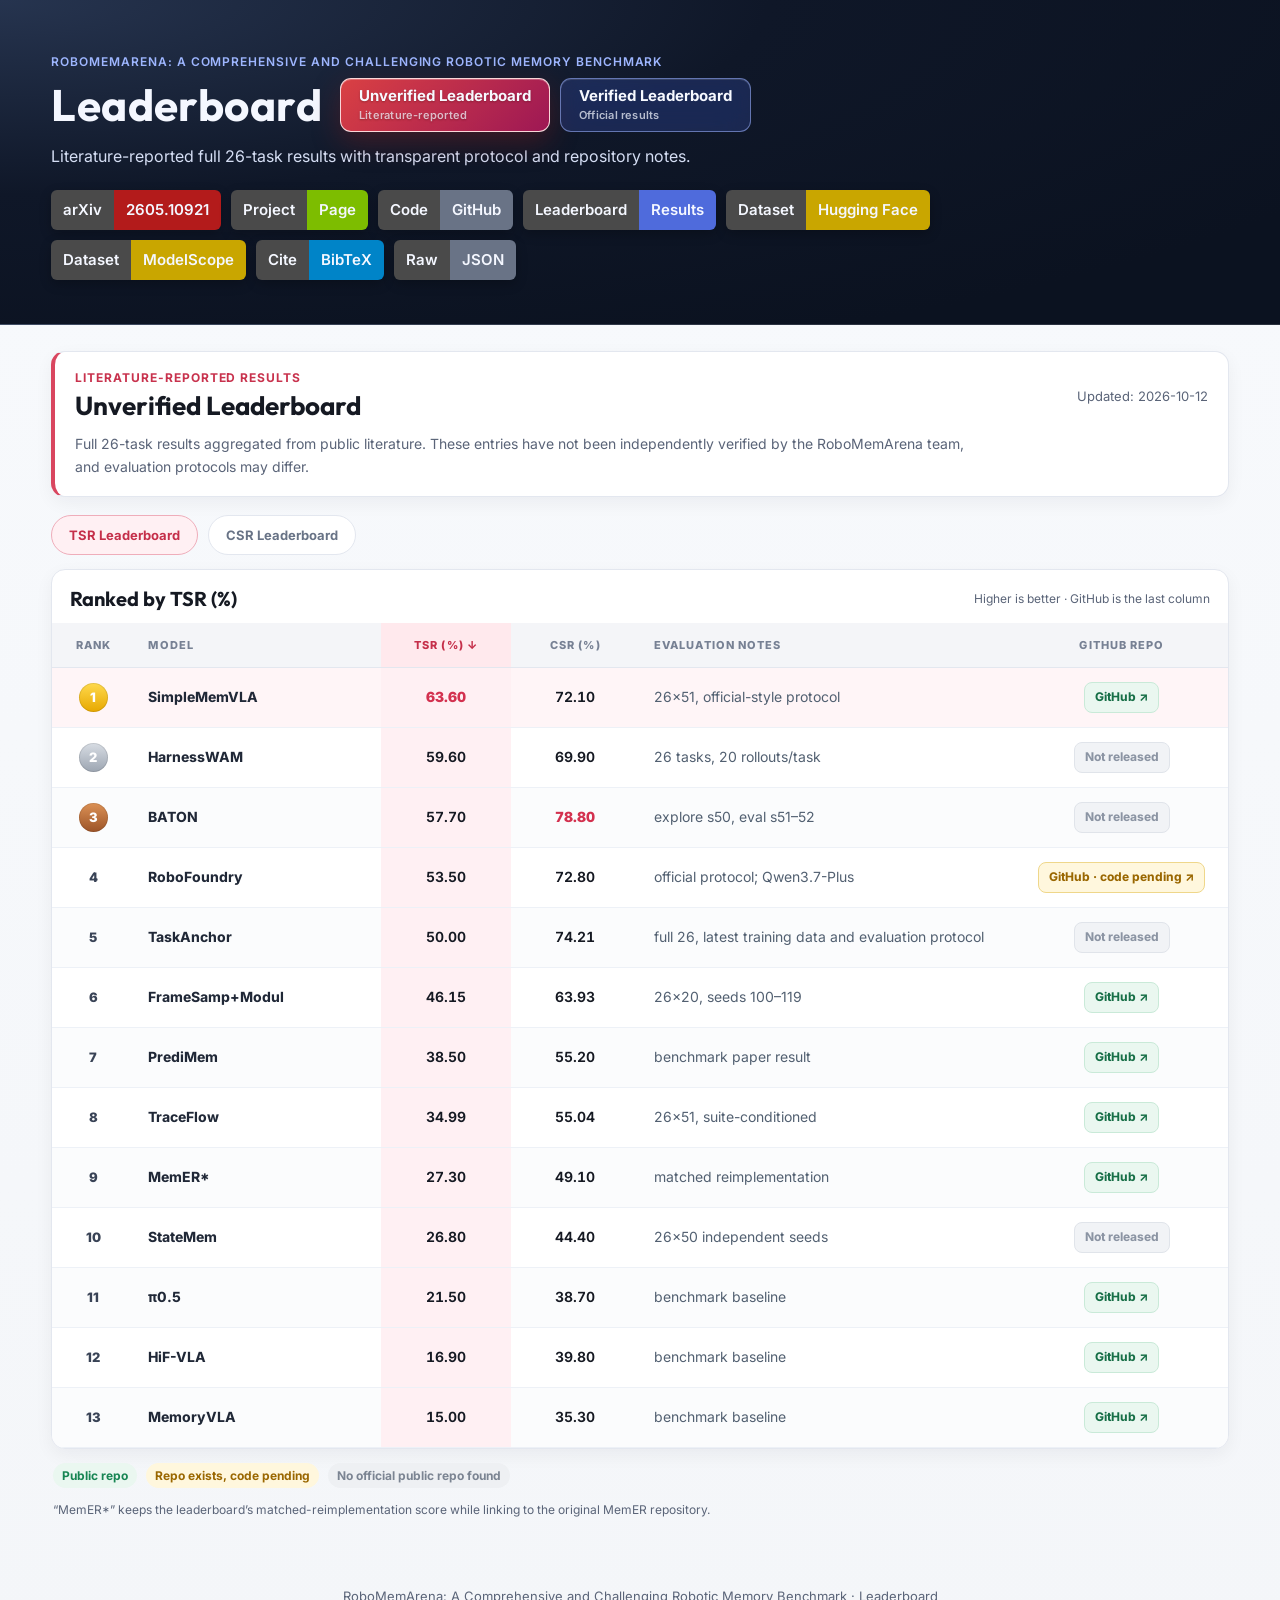
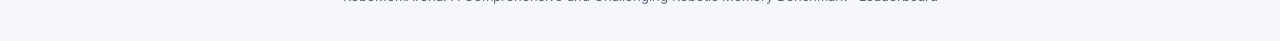
==== commit 86a40e0c: "Update TaskAnchor leaderboard results" ====
--- a/leaderboard.html
+++ b/leaderboard.html
@@ -215,7 +215,7 @@
             <p class="section-kicker unverified-kicker">Literature-reported results</p>
             <h2>Unverified Leaderboard</h2>
           </div>
-          <p class="updated unverified-updated">Updated: 2026-09-29</p>
+          <p class="updated unverified-updated">Updated: 2026-10-12</p>
         </div>
         <p>
           Full 26-task results aggregated from public literature. These entries have not been
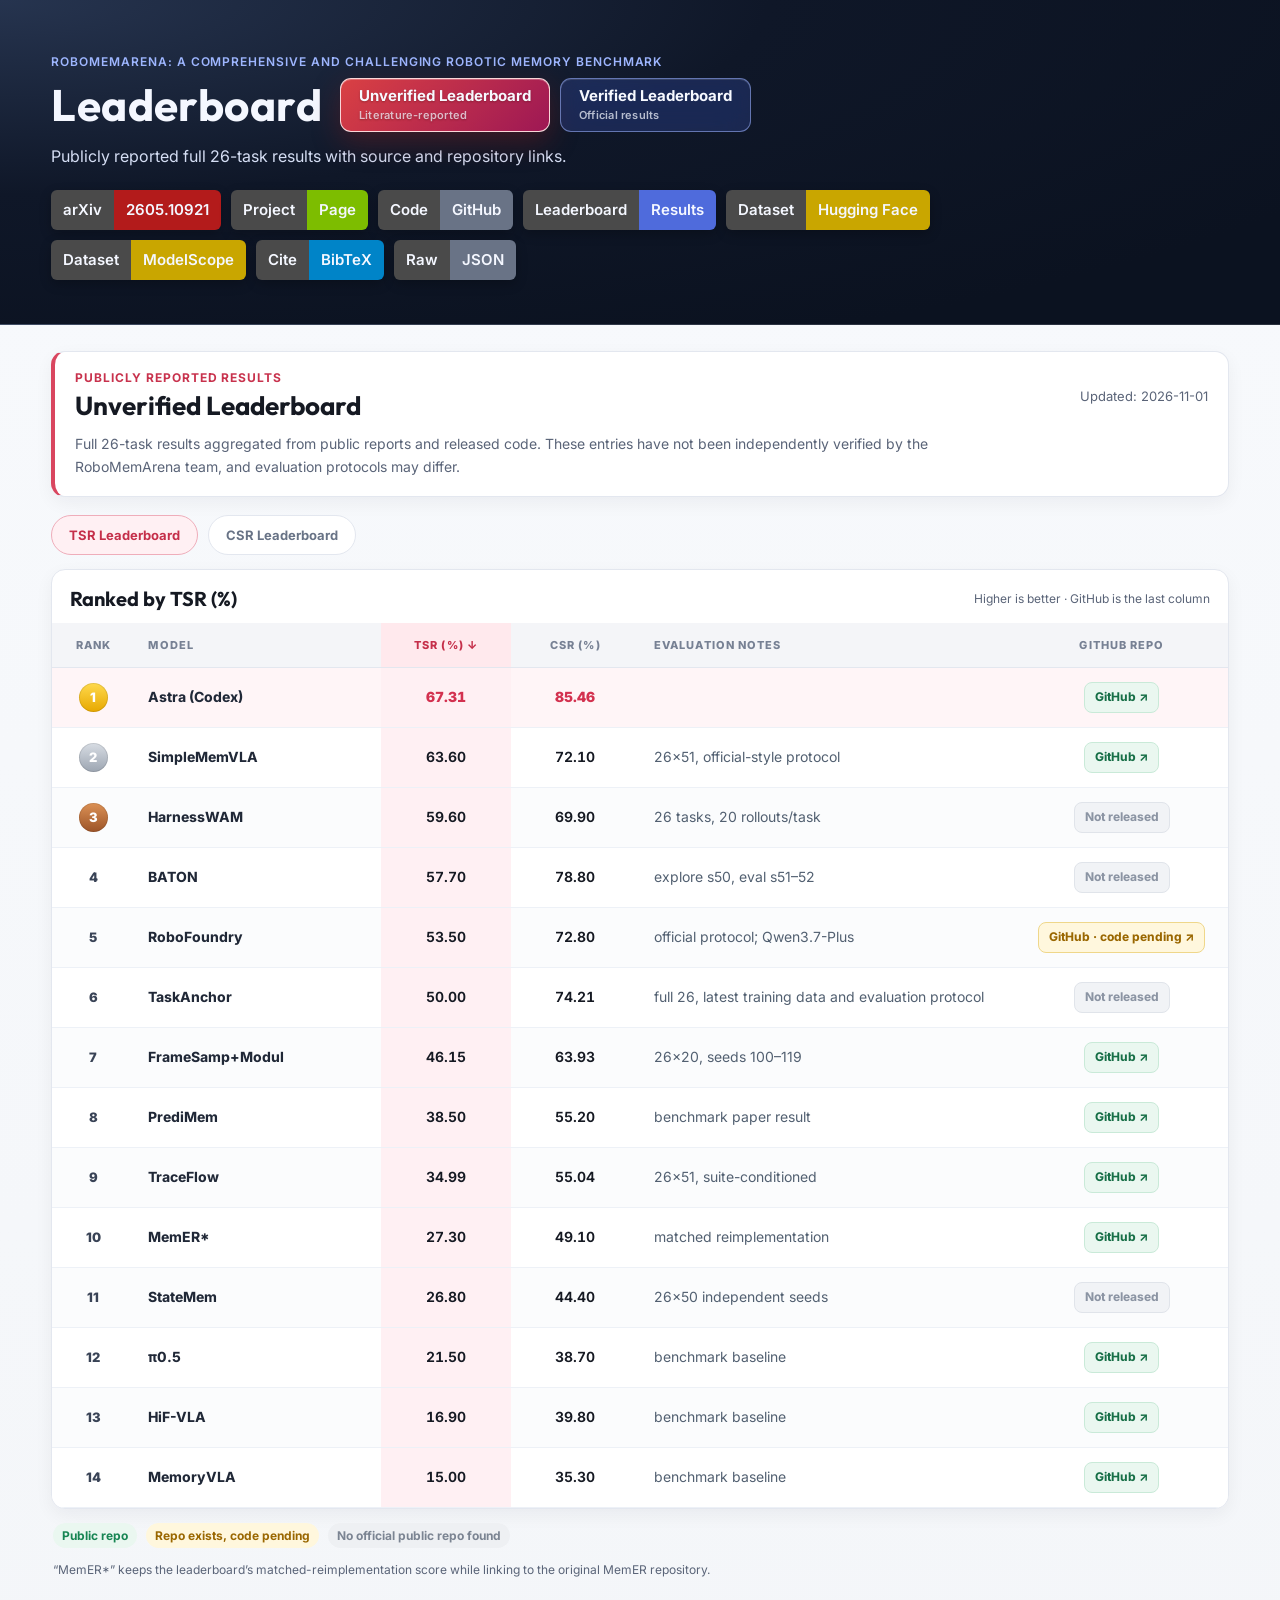
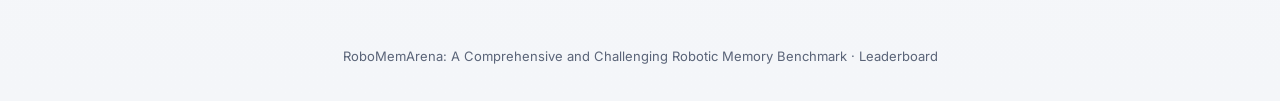
==== commit c4f14dcb: "Add Astra Codex scores and inference code link" ====
--- a/leaderboard.html
+++ b/leaderboard.html
@@ -44,7 +44,7 @@
         </div>
       </div>
       <p class="subtitle" id="leaderboardSubtitle">
-        Literature-reported full 26-task results with transparent protocol and repository notes.
+        Publicly reported full 26-task results with source and repository links.
       </p>
       <div class="resource-links" aria-label="RoboMemArena resources">
         <a href="https://arxiv.org/abs/2605.10921" class="resource-pill resource-red" target="_blank" rel="noopener noreferrer">
@@ -212,13 +212,13 @@
       <section class="panel unverified-overview">
         <div class="section-heading">
           <div>
-            <p class="section-kicker unverified-kicker">Literature-reported results</p>
+            <p class="section-kicker unverified-kicker">Publicly reported results</p>
             <h2>Unverified Leaderboard</h2>
           </div>
-          <p class="updated unverified-updated">Updated: 2026-10-12</p>
+          <p class="updated unverified-updated">Updated: 2026-11-01</p>
         </div>
         <p>
-          Full 26-task results aggregated from public literature. These entries have not been
+          Full 26-task results aggregated from public reports and released code. These entries have not been
           independently verified by the RoboMemArena team, and evaluation protocols may differ.
         </p>
       </section>
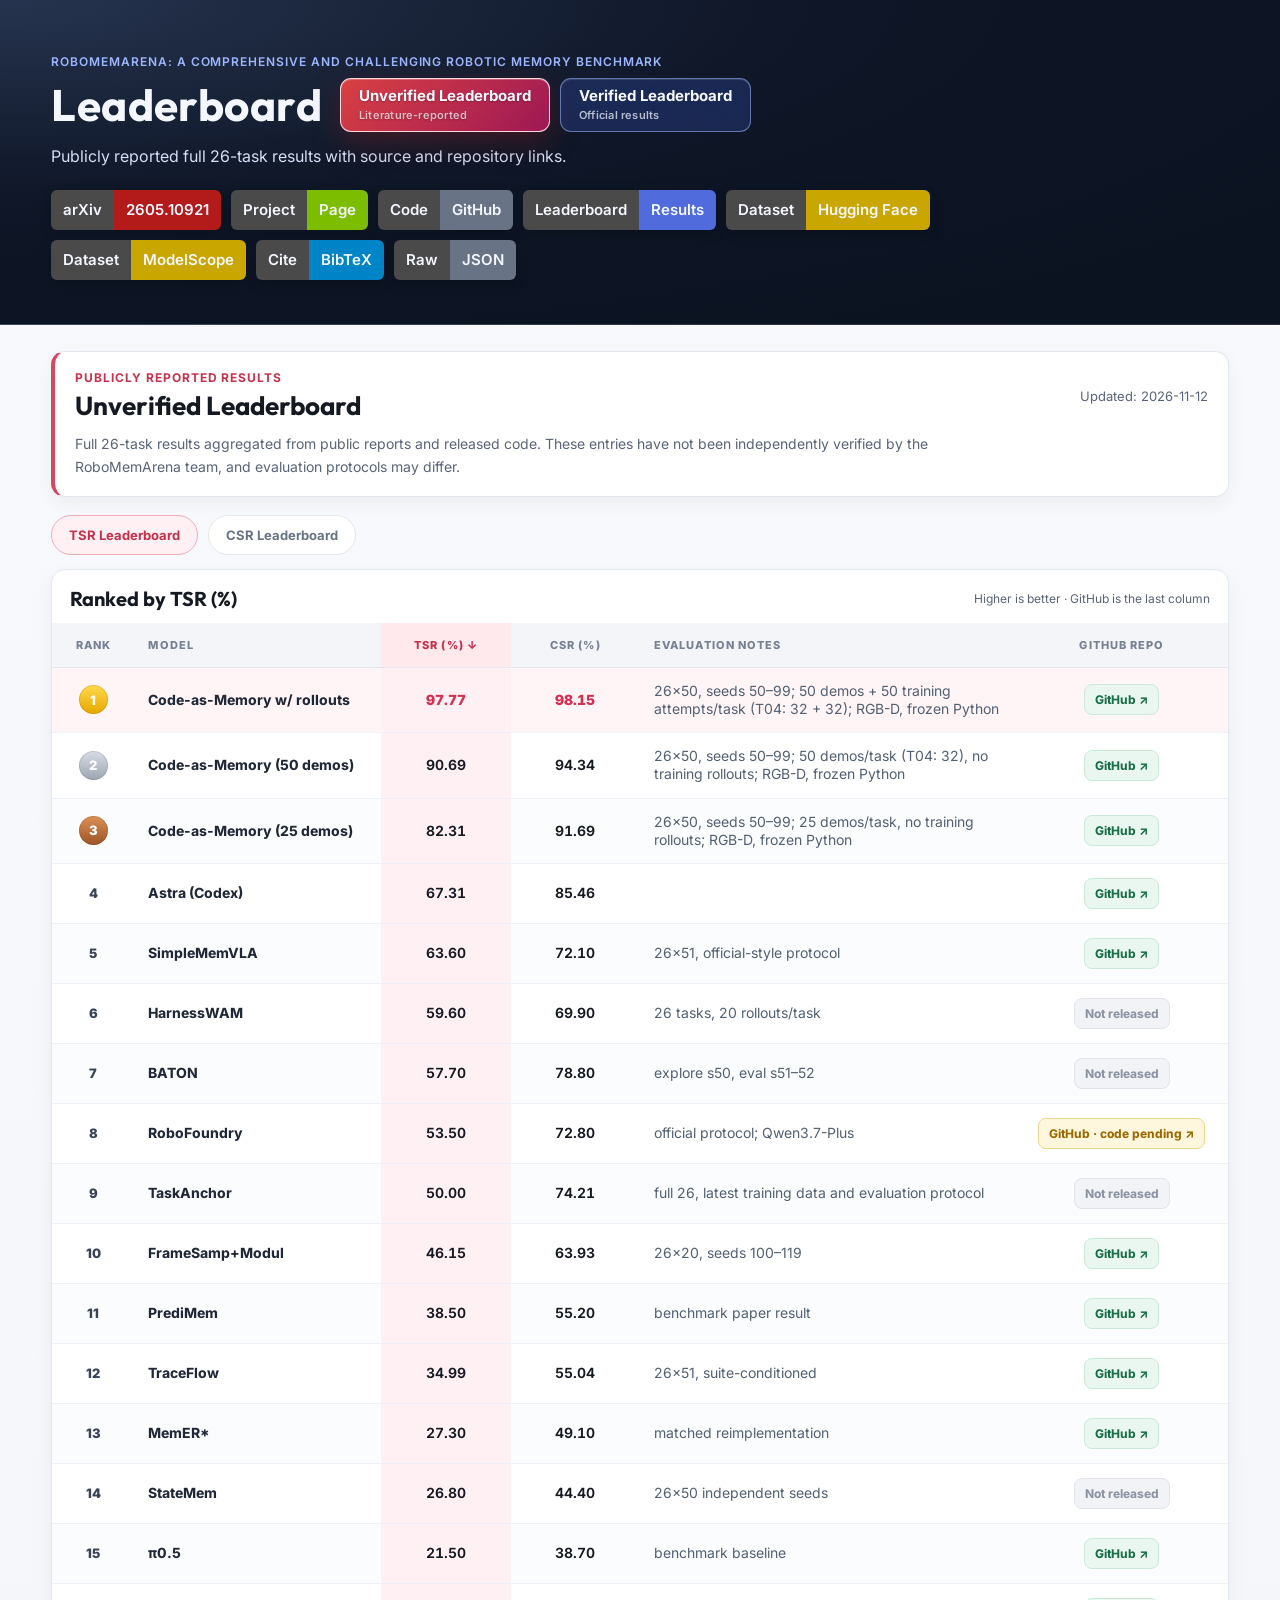
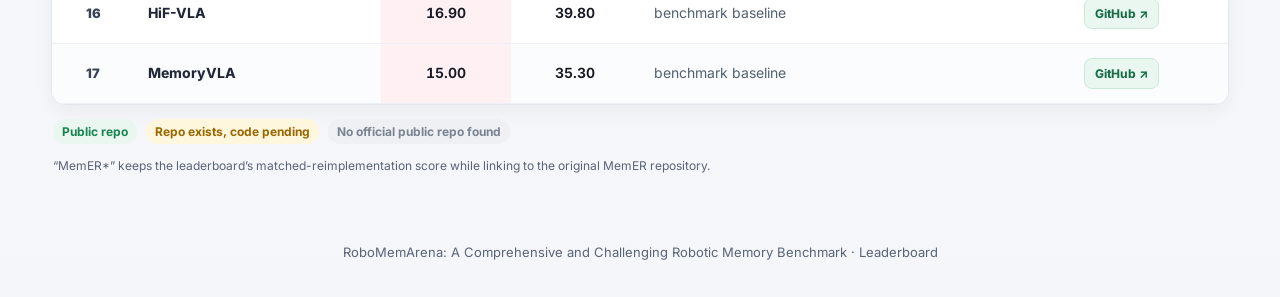
==== commit 0bfb7ad7: "Add Code-as-Memory reported leaderboard results" ====
--- a/leaderboard.html
+++ b/leaderboard.html
@@ -215,7 +215,7 @@
             <p class="section-kicker unverified-kicker">Publicly reported results</p>
             <h2>Unverified Leaderboard</h2>
           </div>
-          <p class="updated unverified-updated">Updated: 2026-11-01</p>
+          <p class="updated unverified-updated">Updated: 2026-11-12</p>
         </div>
         <p>
           Full 26-task results aggregated from public reports and released code. These entries have not been
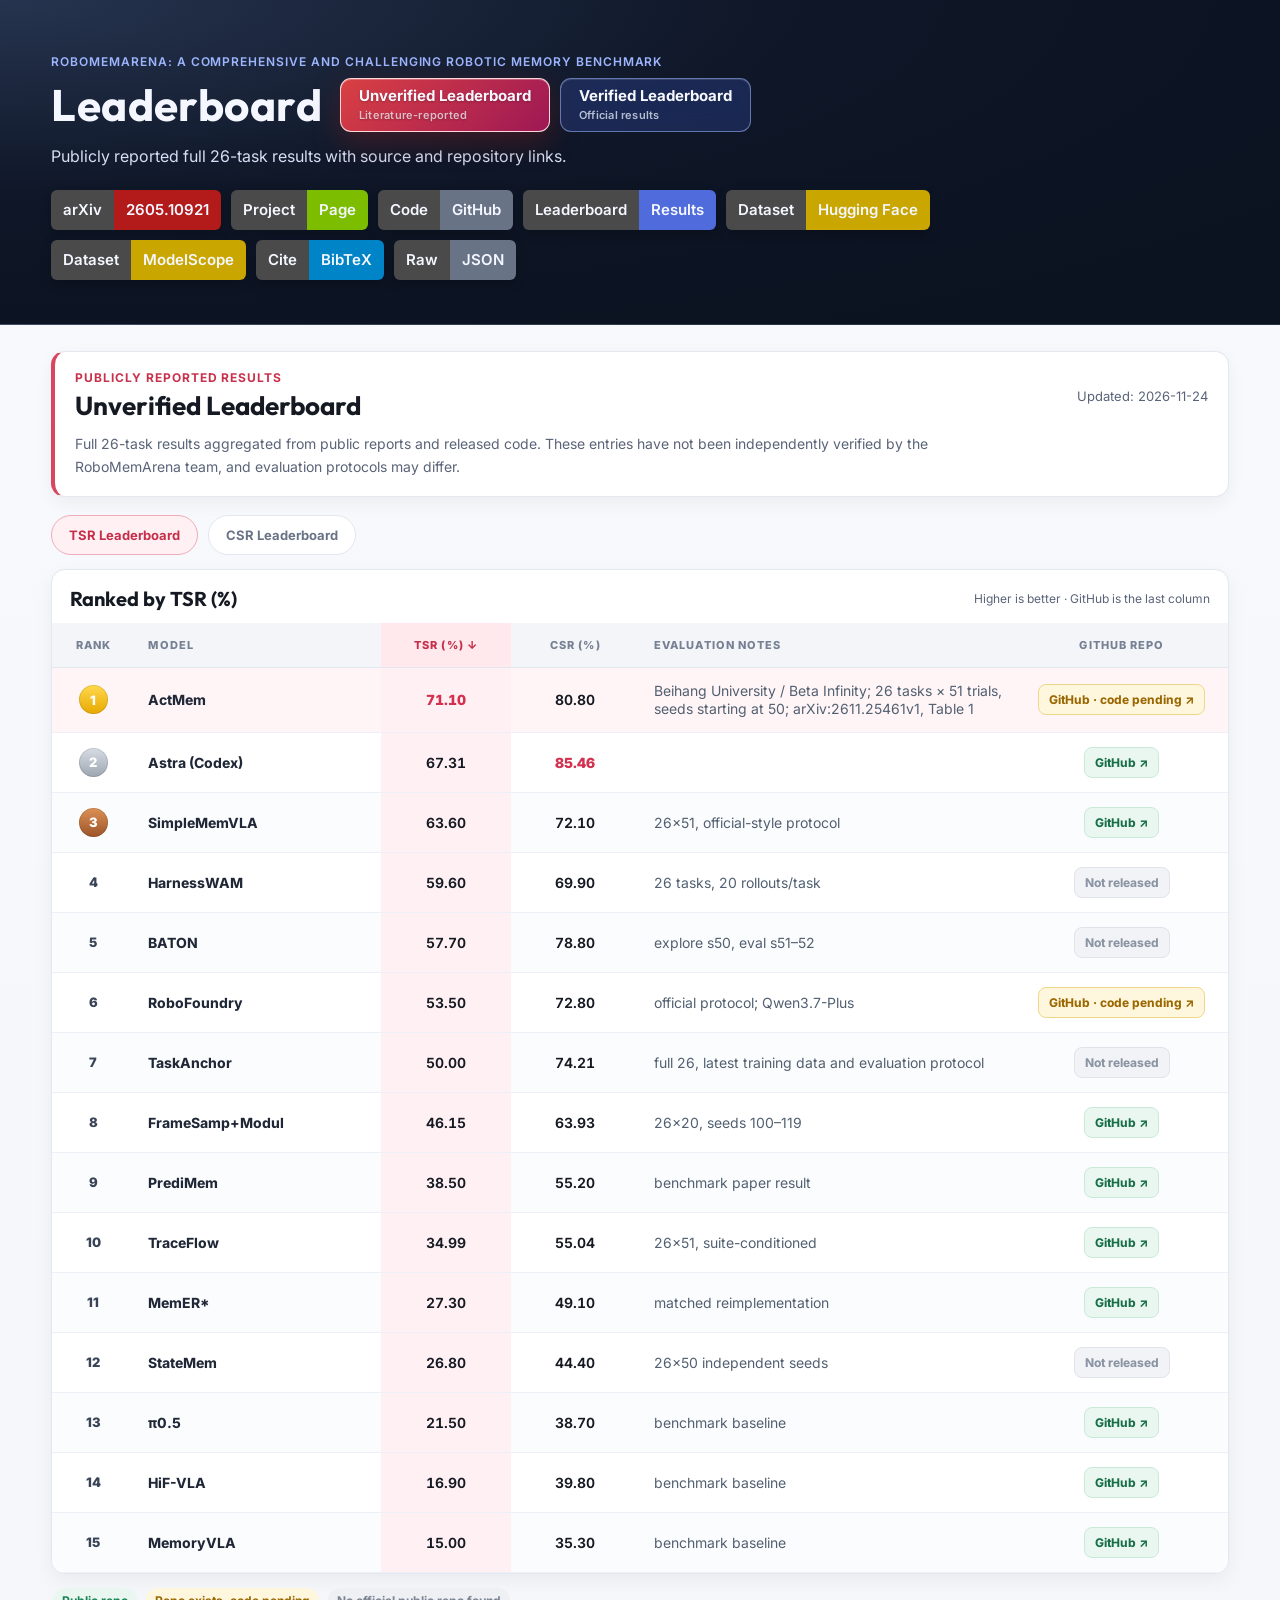
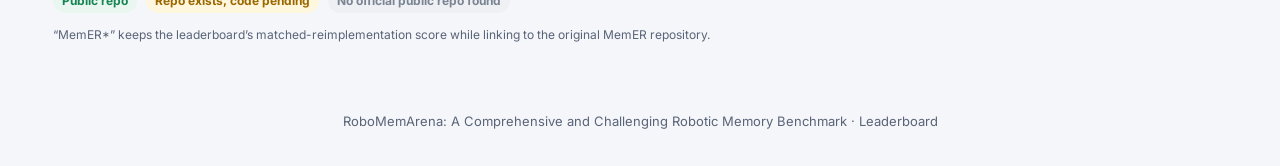
==== commit fd9a7ffa: "Add ActMem to the unverified leaderboard" ====
--- a/leaderboard.html
+++ b/leaderboard.html
@@ -215,7 +215,7 @@
             <p class="section-kicker unverified-kicker">Publicly reported results</p>
             <h2>Unverified Leaderboard</h2>
           </div>
-          <p class="updated unverified-updated">Updated: 2026-11-12</p>
+          <p class="updated unverified-updated">Updated: 2026-11-24</p>
         </div>
         <p>
           Full 26-task results aggregated from public reports and released code. These entries have not been
